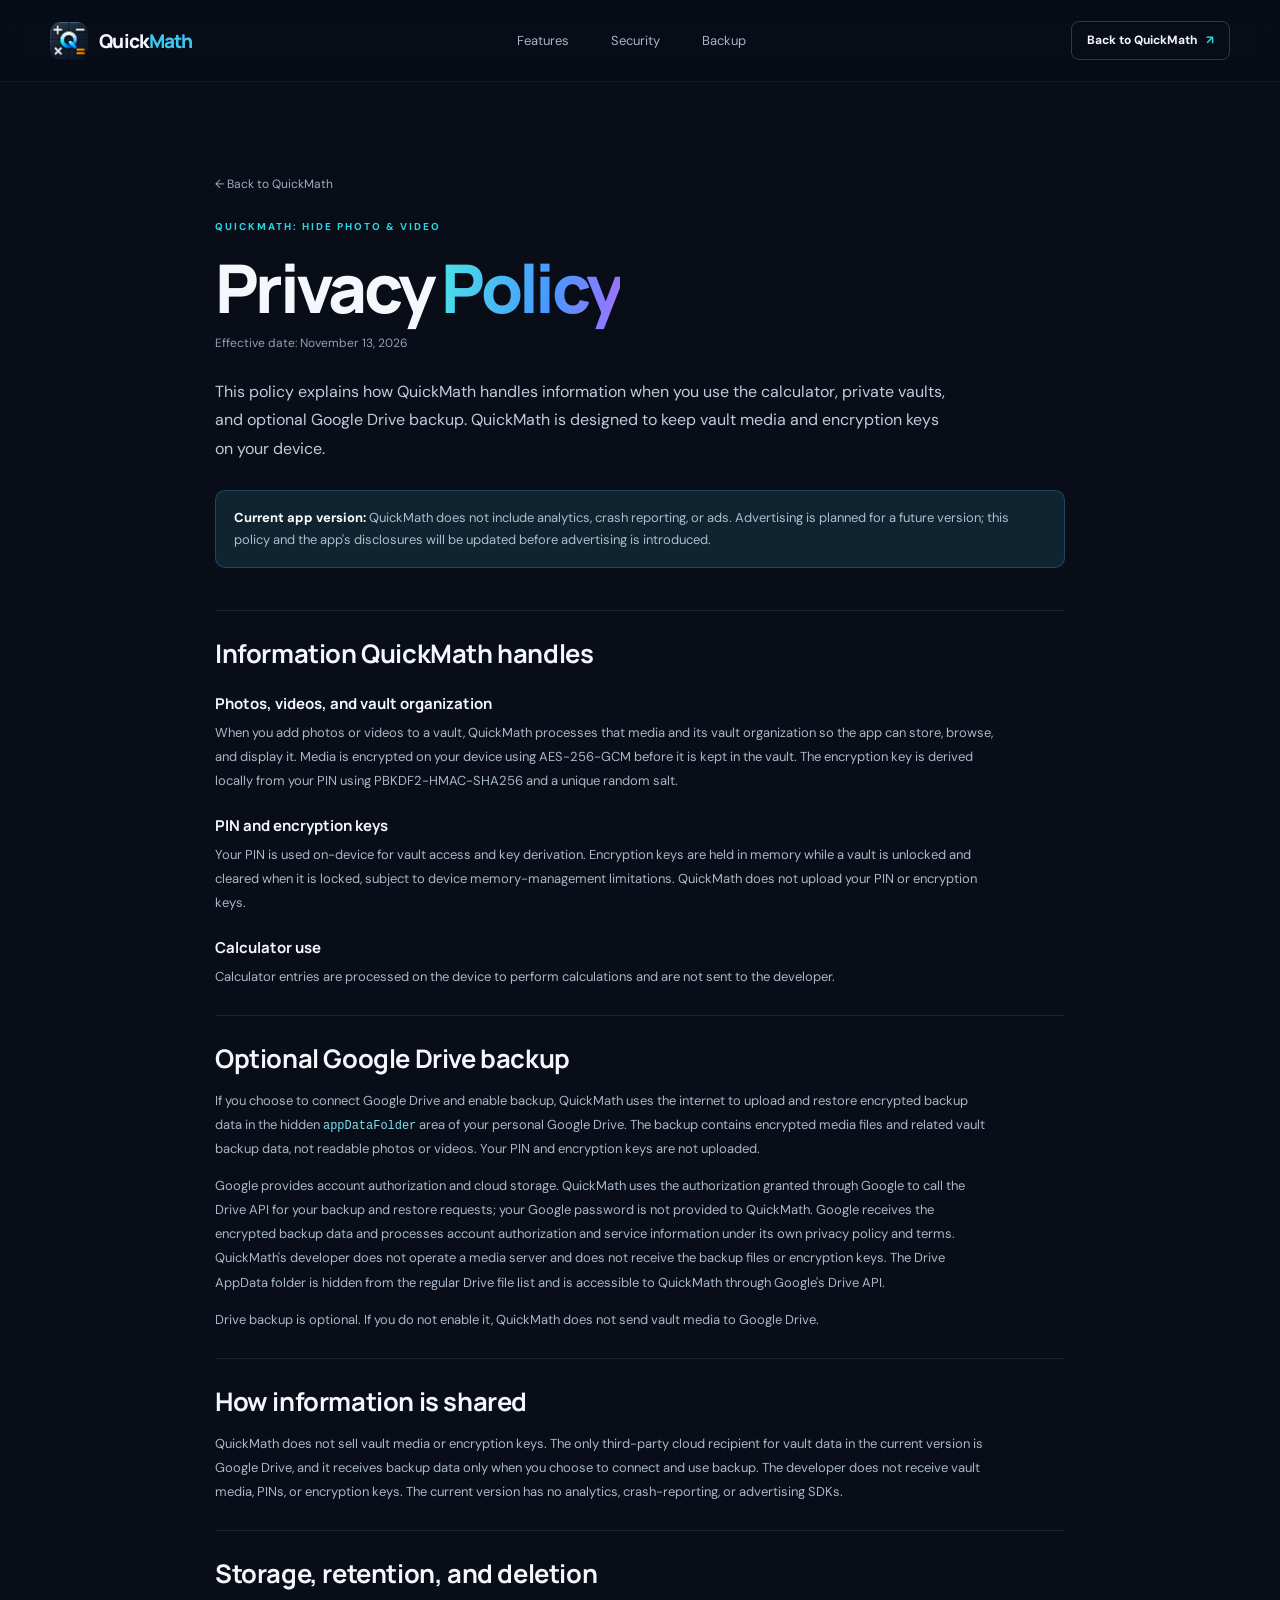
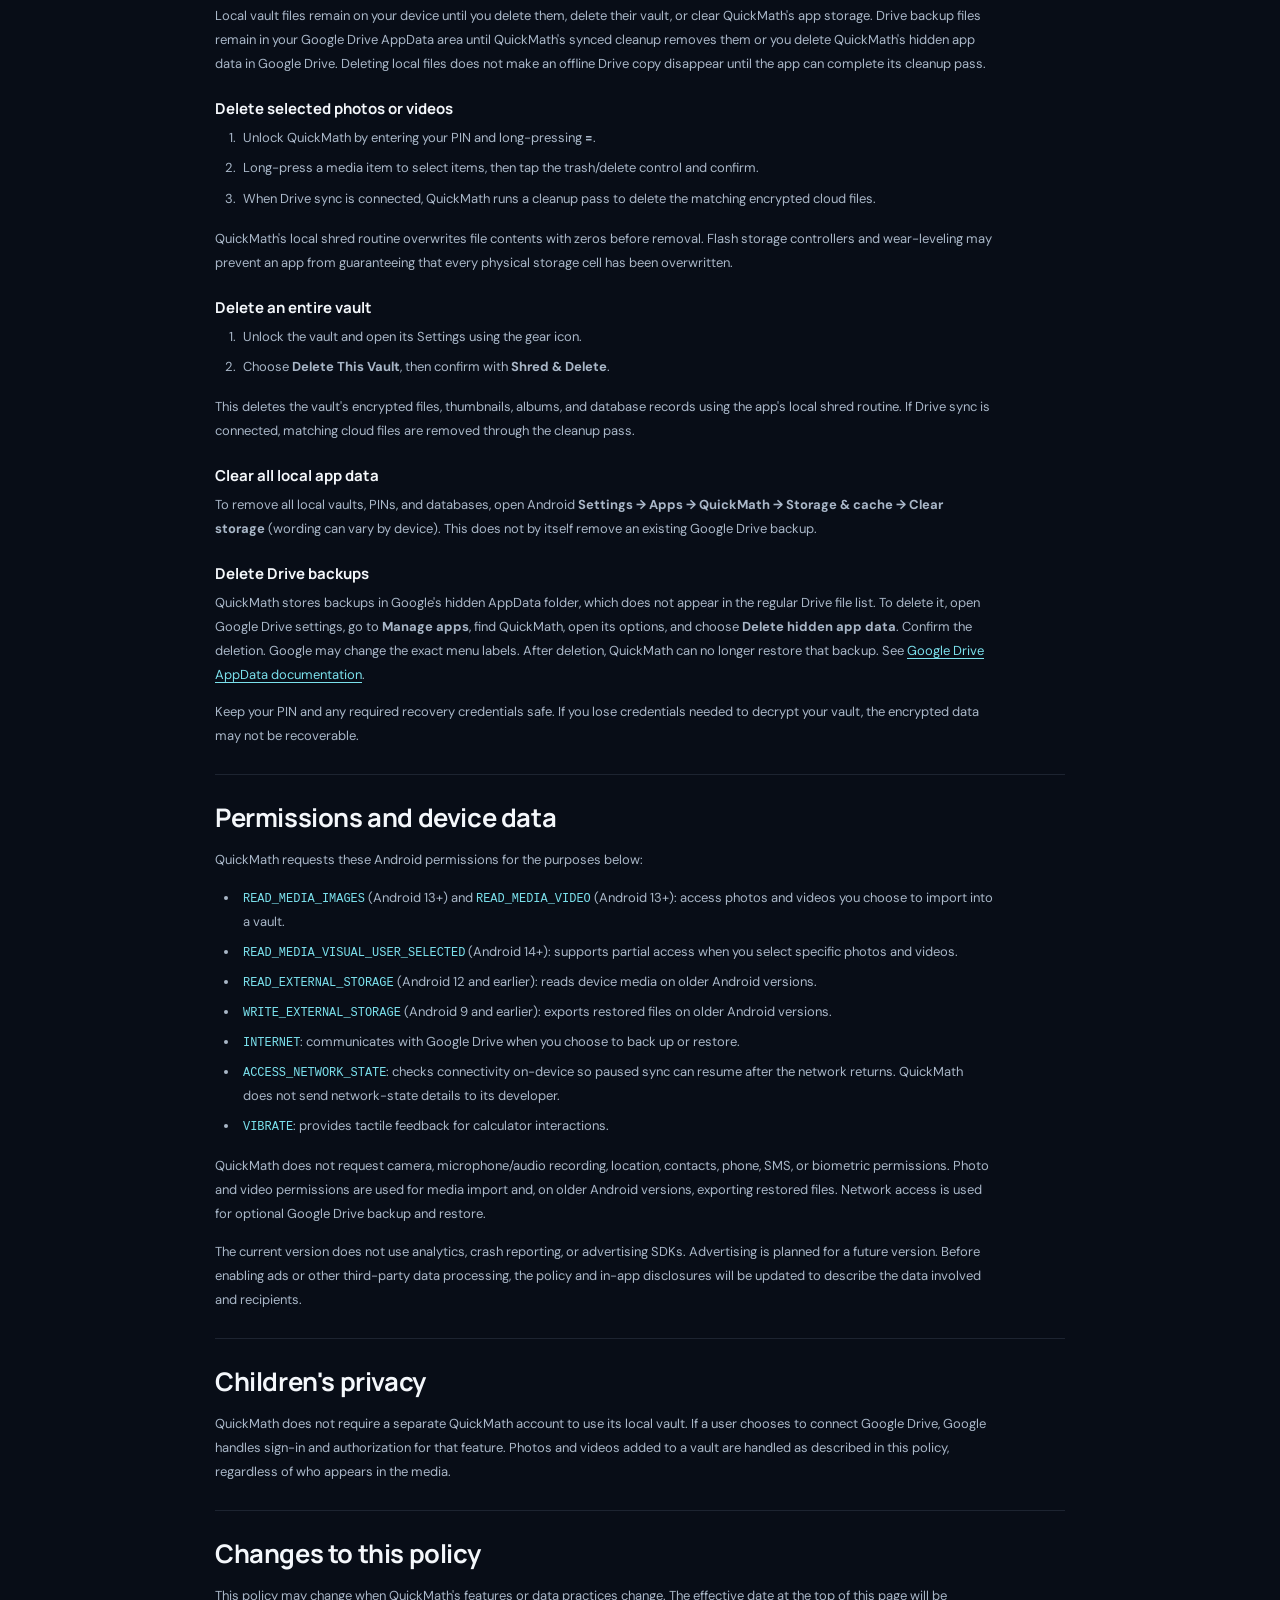
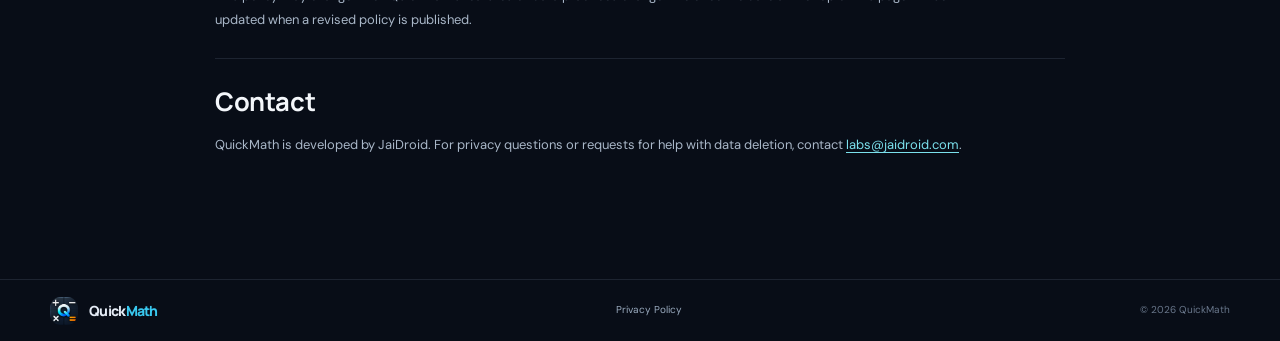
==== privacy-policy.html @ 40bc552a "Add QuickMath privacy policy page" ====
<!doctype html>
<html lang="en">
<head>
  <meta charset="utf-8">
  <meta name="viewport" content="width=device-width, initial-scale=1">
  <meta name="theme-color" content="#080d17">
  <meta name="description" content="Privacy Policy for QuickMath: Hide Photo & Video, including on-device AES-256-GCM encryption and optional Google Drive backups.">
  <title>Privacy Policy — QuickMath</title>
  <link rel="icon" type="image/png" href="Assets/QuickMath_icon.png">
  <link rel="preconnect" href="https://fonts.googleapis.com">
  <link rel="preconnect" href="https://fonts.gstatic.com" crossorigin>
  <link href="https://fonts.googleapis.com/css2?family=DM+Sans:wght@400;500;600;700&family=Manrope:wght@400;500;600;700;800&display=swap" rel="stylesheet">
  <link rel="stylesheet" href="styles.css">
</head>
<body>
  <header class="site-header">
    <a class="brand" href="index.html" aria-label="QuickMath home"><img src="Assets/QuickMath_icon.png" alt="" width="42" height="42"><span>Quick<span class="brand-accent">Math</span></span></a>
    <nav aria-label="Main navigation"><a href="index.html#features">Features</a><a href="index.html#security">Security</a><a href="index.html#backup">Backup</a></nav>
    <a class="header-cta" href="index.html">Back to QuickMath <span aria-hidden="true">↗</span></a>
  </header>

  <main class="policy-page page-width">
    <a class="policy-back" href="index.html">← Back to QuickMath</a>
    <div class="eyebrow">QUICKMATH: HIDE PHOTO &amp; VIDEO</div>
    <h1>Privacy <span>Policy</span></h1>
    <p class="policy-updated">Effective date: November 13, 2026</p>
    <p class="policy-intro">This policy explains how QuickMath handles information when you use the calculator, private vaults, and optional Google Drive backup. QuickMath is designed to keep vault media and encryption keys on your device.</p>

    <div class="policy-notice"><strong>Current app version:</strong> QuickMath does not include analytics, crash reporting, or ads. Advertising is planned for a future version; this policy and the app's disclosures will be updated before advertising is introduced.</div>

    <section class="policy-section">
      <h2>Information QuickMath handles</h2>
      <h3>Photos, videos, and vault organization</h3>
      <p>When you add photos or videos to a vault, QuickMath processes that media and its vault organization so the app can store, browse, and display it. Media is encrypted on your device using AES-256-GCM before it is kept in the vault. The encryption key is derived locally from your PIN using PBKDF2-HMAC-SHA256 and a unique random salt.</p>
      <h3>PIN and encryption keys</h3>
      <p>Your PIN is used on-device for vault access and key derivation. Encryption keys are held in memory while a vault is unlocked and cleared when it is locked, subject to device memory-management limitations. QuickMath does not upload your PIN or encryption keys.</p>
      <h3>Calculator use</h3>
      <p>Calculator entries are processed on the device to perform calculations and are not sent to the developer.</p>
    </section>

    <section class="policy-section">
      <h2>Optional Google Drive backup</h2>
      <p>If you choose to connect Google Drive and enable backup, QuickMath uses the internet to upload and restore encrypted backup data in the hidden <code>appDataFolder</code> area of your personal Google Drive. The backup contains encrypted media files and related vault backup data, not readable photos or videos. Your PIN and encryption keys are not uploaded.</p>
      <p>Google provides account authorization and cloud storage. QuickMath uses the authorization granted through Google to call the Drive API for your backup and restore requests; your Google password is not provided to QuickMath. Google receives the encrypted backup data and processes account authorization and service information under its own privacy policy and terms. QuickMath's developer does not operate a media server and does not receive the backup files or encryption keys. The Drive AppData folder is hidden from the regular Drive file list and is accessible to QuickMath through Google's Drive API.</p>
      <p>Drive backup is optional. If you do not enable it, QuickMath does not send vault media to Google Drive.</p>
    </section>

    <section class="policy-section">
      <h2>How information is shared</h2>
      <p>QuickMath does not sell vault media or encryption keys. The only third-party cloud recipient for vault data in the current version is Google Drive, and it receives backup data only when you choose to connect and use backup. The developer does not receive vault media, PINs, or encryption keys. The current version has no analytics, crash-reporting, or advertising SDKs.</p>
    </section>

    <section class="policy-section">
      <h2>Storage, retention, and deletion</h2>
      <p>Local vault files remain on your device until you delete them, delete their vault, or clear QuickMath's app storage. Drive backup files remain in your Google Drive AppData area until QuickMath's synced cleanup removes them or you delete QuickMath's hidden app data in Google Drive. Deleting local files does not make an offline Drive copy disappear until the app can complete its cleanup pass.</p>
      <h3>Delete selected photos or videos</h3>
      <ol><li>Unlock QuickMath by entering your PIN and long-pressing <strong>=</strong>.</li><li>Long-press a media item to select items, then tap the trash/delete control and confirm.</li><li>When Drive sync is connected, QuickMath runs a cleanup pass to delete the matching encrypted cloud files.</li></ol>
      <p>QuickMath's local shred routine overwrites file contents with zeros before removal. Flash storage controllers and wear-leveling may prevent an app from guaranteeing that every physical storage cell has been overwritten.</p>
      <h3>Delete an entire vault</h3>
      <ol><li>Unlock the vault and open its Settings using the gear icon.</li><li>Choose <strong>Delete This Vault</strong>, then confirm with <strong>Shred &amp; Delete</strong>.</li></ol>
      <p>This deletes the vault's encrypted files, thumbnails, albums, and database records using the app's local shred routine. If Drive sync is connected, matching cloud files are removed through the cleanup pass.</p>
      <h3>Clear all local app data</h3>
      <p>To remove all local vaults, PINs, and databases, open Android <strong>Settings → Apps → QuickMath → Storage &amp; cache → Clear storage</strong> (wording can vary by device). This does not by itself remove an existing Google Drive backup.</p>
      <h3>Delete Drive backups</h3>
      <p>QuickMath stores backups in Google's hidden AppData folder, which does not appear in the regular Drive file list. To delete it, open Google Drive settings, go to <strong>Manage apps</strong>, find QuickMath, open its options, and choose <strong>Delete hidden app data</strong>. Confirm the deletion. Google may change the exact menu labels. After deletion, QuickMath can no longer restore that backup. See <a href="https://developers.google.com/workspace/drive/api/guides/appdata">Google Drive AppData documentation</a>.</p>
      <p>Keep your PIN and any required recovery credentials safe. If you lose credentials needed to decrypt your vault, the encrypted data may not be recoverable.</p>
    </section>

    <section class="policy-section">
      <h2>Permissions and device data</h2>
      <p>QuickMath requests these Android permissions for the purposes below:</p>
      <ul><li><code>READ_MEDIA_IMAGES</code> (Android 13+) and <code>READ_MEDIA_VIDEO</code> (Android 13+): access photos and videos you choose to import into a vault.</li><li><code>READ_MEDIA_VISUAL_USER_SELECTED</code> (Android 14+): supports partial access when you select specific photos and videos.</li><li><code>READ_EXTERNAL_STORAGE</code> (Android 12 and earlier): reads device media on older Android versions.</li><li><code>WRITE_EXTERNAL_STORAGE</code> (Android 9 and earlier): exports restored files on older Android versions.</li><li><code>INTERNET</code>: communicates with Google Drive when you choose to back up or restore.</li><li><code>ACCESS_NETWORK_STATE</code>: checks connectivity on-device so paused sync can resume after the network returns. QuickMath does not send network-state details to its developer.</li><li><code>VIBRATE</code>: provides tactile feedback for calculator interactions.</li></ul>
      <p>QuickMath does not request camera, microphone/audio recording, location, contacts, phone, SMS, or biometric permissions. Photo and video permissions are used for media import and, on older Android versions, exporting restored files. Network access is used for optional Google Drive backup and restore.</p>
      <p>The current version does not use analytics, crash reporting, or advertising SDKs. Advertising is planned for a future version. Before enabling ads or other third-party data processing, the policy and in-app disclosures will be updated to describe the data involved and recipients.</p>
    </section>

    <section class="policy-section">
      <h2>Children's privacy</h2>
      <p>QuickMath does not require a separate QuickMath account to use its local vault. If a user chooses to connect Google Drive, Google handles sign-in and authorization for that feature. Photos and videos added to a vault are handled as described in this policy, regardless of who appears in the media.</p>
    </section>

    <section class="policy-section">
      <h2>Changes to this policy</h2>
      <p>This policy may change when QuickMath's features or data practices change. The effective date at the top of this page will be updated when a revised policy is published.</p>
    </section>

    <section class="policy-section policy-contact">
      <h2>Contact</h2>
      <p>QuickMath is developed by JaiDroid. For privacy questions or requests for help with data deletion, contact <a href="mailto:labs@jaidroid.com">labs@jaidroid.com</a>.</p>
    </section>
  </main>

  <footer class="site-footer"><div class="page-width footer-inner"><a class="brand" href="index.html"><img src="Assets/QuickMath_icon.png" alt="" width="32" height="32"><span>Quick<span class="brand-accent">Math</span></span></a><a href="privacy-policy.html">Privacy Policy</a><span>© <span id="year">2026</span> QuickMath</span></div></footer>
  <script>document.getElementById('year').textContent = new Date().getFullYear();</script>
</body>
</html>
---- styles.css ----
:root{color-scheme:dark;--bg:#080d17;--panel:#0e1624;--panel2:#111d2c;--text:#f4f7fb;--muted:#a7b2c2;--soft:#718096;--line:rgba(166,190,221,.13);--cyan:#26d9e8;--blue:#408dff;--orange:#ffad35;--font:'DM Sans',sans-serif;--display:'Manrope',sans-serif}*{box-sizing:border-box}html{scroll-behavior:smooth;scroll-padding-top:90px}body{margin:0;background:var(--bg);color:var(--text);font-family:var(--font);font-size:16px;line-height:1.65}a{color:inherit;text-decoration:none}.page-width{width:min(1180px,calc(100% - 64px));margin-inline:auto}.site-header{height:82px;padding:0 max(32px,calc((100vw - 1180px)/2));display:flex;align-items:center;justify-content:space-between;border-bottom:1px solid rgba(255,255,255,.06);position:sticky;top:0;z-index:10;background:rgba(8,13,23,.87);backdrop-filter:blur(16px)}.brand{display:flex;align-items:center;gap:11px;font:800 19px var(--display);letter-spacing:-.7px}.brand img{width:38px;height:38px;border-radius:11px;object-fit:cover}.brand-accent{color:#39c9f0}.site-header nav{display:flex;gap:38px;color:#a9b5c6;font-size:13px}.site-header nav a:hover,.text-link:hover{color:var(--cyan)}.header-cta{border:1px solid rgba(115,170,225,.3);padding:9px 15px;border-radius:8px;font-size:12px;font-weight:700}.header-cta span{color:var(--cyan);margin-left:6px}.hero{min-height:680px;display:grid;grid-template-columns:1.03fr .97fr;align-items:center;position:relative;padding-top:34px;padding-bottom:75px}.hero-copy{padding:0 0 15px 4px;position:relative;z-index:1}.eyebrow{font-size:10px;letter-spacing:2px;font-weight:700;color:var(--cyan);display:flex;align-items:center;gap:9px}.status-dot,.chip-dot{width:7px;height:7px;border-radius:50%;background:#38debd;box-shadow:0 0 12px #38debd}.hero h1,.section-heading h2,.intro-grid h2,.backup-copy h2,.closing-section h2{font:800 clamp(42px,5.7vw,69px)/1.12 var(--display);letter-spacing:-3.5px;margin:24px 0 19px}.hero h1 span,.intro-grid h2 span,.section-heading h2 span,.backup-copy h2 span,.closing-section h2 span{background:linear-gradient(100deg,#4be2e7 2%,#4799ff 60%,#a271ff 100%);-webkit-background-clip:text;background-clip:text;color:transparent}.hero-lede{max-width:490px;color:#aebacc;font-size:17px;line-height:1.8}.hero-actions{display:flex;align-items:center;gap:26px;margin-top:30px}.button{display:inline-flex;align-items:center;gap:16px;padding:13px 18px;border-radius:8px;font-weight:700;font-size:13px;transition:transform .2s,box-shadow .2s}.button:hover{transform:translateY(-2px)}.button-primary{background:linear-gradient(110deg,#1a9fd2,#2479ee);box-shadow:0 8px 28px rgba(24,142,231,.22)}.button-primary span{font-size:18px}.text-link{font-size:12px;font-weight:600;color:#b9c5d4}.text-link span{color:var(--cyan);margin-left:4px}.trust-row{display:flex;gap:25px;margin-top:43px;color:#8e9caf;font-size:11px}.trust-row i,.backup-points i{font-style:normal;color:#46dfc0;margin-right:6px}.hero-art{height:520px;position:relative;display:grid;place-items:center}.hero-art img{width:min(78%,430px);aspect-ratio:1;object-fit:cover;border-radius:28%;position:relative;z-index:1;filter:drop-shadow(0 35px 50px rgba(0,0,0,.45));animation:float 6s ease-in-out infinite}.hero-glow{position:absolute;width:75%;height:75%;border-radius:50%;background:radial-gradient(circle,rgba(0,180,255,.21),rgba(33,70,201,.11) 42%,transparent 70%);filter:blur(12px)}.orbit{position:absolute;border:1px solid rgba(66,165,255,.17);border-radius:50%;transform:rotate(-24deg)}.orbit-one{width:95%;height:58%}.orbit-two{width:82%;height:82%;border-color:rgba(64,222,231,.1)}.floating-note{position:absolute;z-index:2;left:0;bottom:83px;display:flex;gap:12px;align-items:center;padding:12px 15px;background:rgba(14,25,40,.9);border:1px solid rgba(133,177,218,.2);border-radius:12px;box-shadow:0 12px 32px #0008}.note-icon{width:32px;height:32px;display:grid;place-items:center;border-radius:9px;background:#0f3443;color:var(--cyan);font-size:24px}.floating-note strong,.floating-note small{display:block}.floating-note strong{font-size:10px}.floating-note small{font-size:9px;color:#8798ae}.note-check{color:#42dbb3;margin-left:5px}.tiny-chip{position:absolute;right:3px;top:102px;padding:7px 10px;border:1px solid var(--line);border-radius:20px;font-size:8px;letter-spacing:1px;color:#a5b5c8;background:#111c2b}.chip-dot{display:inline-block;width:5px;height:5px;margin-right:5px}.hero-bottom{position:absolute;bottom:24px;left:0;right:0;border-top:1px solid var(--line);padding-top:15px;display:flex;justify-content:space-between;color:#59677b;font-size:9px;letter-spacing:1.5px}.section-pad{padding:105px 0}.intro-section{background:linear-gradient(180deg,#0b1220,#0d1522)}.intro-grid{display:grid;grid-template-columns:1fr 1fr;gap:95px;align-items:center}.muted-eyebrow{color:#6dbce2}.intro-grid h2,.section-heading h2,.backup-copy h2{font-size:42px;letter-spacing:-2px;margin:16px 0 0}.intro-text{color:#aab7c8;font-size:14px;max-width:490px}.intro-text p+p{margin-top:12px}.intro-text strong{color:#fff}.steps{display:grid;grid-template-columns:repeat(3,1fr);margin-top:62px;border-top:1px solid var(--line)}.steps article{padding:25px 32px 0 0;position:relative}.step-number{font-size:10px;color:#708096;letter-spacing:1px}.step-icon{position:absolute;right:30px;top:22px;color:#60d6e8;font-size:21px;font-weight:700}.steps h3{font:700 16px var(--display);margin:16px 0 7px}.steps p{color:#8492a6;font-size:12px;max-width:270px;margin:0}.features-section{background:#080d17}.section-heading{display:flex;align-items:end;justify-content:space-between;margin-bottom:42px}.section-heading h2{margin-top:15px}.section-heading>p{color:#8f9db1;font-size:13px;max-width:325px;margin:0 0 5px}.feature-grid{display:grid;grid-template-columns:1fr 1fr;gap:18px}.feature-card{position:relative;overflow:hidden;min-height:325px;border:1px solid var(--line);border-radius:15px;background:linear-gradient(145deg,#111e2e,#0d1624);padding:27px}.feature-kicker{color:#66cde2;font-size:9px;letter-spacing:1.4px;font-weight:700}.feature-card h3{font:700 23px/1.28 var(--display);letter-spacing:-.7px;margin:16px 0 10px;position:relative;z-index:1}.feature-card p{font-size:12px;line-height:1.7;color:#9aabc0;max-width:300px;position:relative;z-index:1}.feature-wide{min-height:365px;grid-column:1 / -1;display:flex;align-items:center}.feature-wide img{position:absolute;right:-2%;bottom:-28%;width:55%;height:120%;object-fit:contain;object-position:center;mask-image:linear-gradient(90deg,transparent 0%,black 25%);}.feature-wide .feature-copy{position:relative;z-index:1;width:48%}.feature-encryption,.feature-organization{min-height:350px}.feature-encryption{background:linear-gradient(145deg,#102332,#101525)}.feature-encryption img{position:absolute;right:-10%;bottom:-35%;width:90%;height:95%;object-fit:contain;opacity:.83;mask-image:linear-gradient(180deg,transparent 0%,black 36%)}.security-stamp{position:absolute;z-index:2;bottom:24px;left:26px;display:flex;align-items:center;gap:8px;color:#50cfe6}.security-stamp span{font:800 25px var(--display)}.security-stamp small{font-size:7px;line-height:1.15;letter-spacing:1px}.feature-organization{background:linear-gradient(145deg,#171b31,#101623)}.feature-organization img{position:absolute;width:80%;height:53%;object-fit:contain;bottom:-2%;right:-4%;opacity:.88;mask-image:linear-gradient(180deg,transparent 0%,black 35%)}.feature-panic{background:linear-gradient(145deg,#1a1c2a,#101725);min-height:350px}.panic-icon{position:absolute;right:28px;top:18px;font-size:50px;color:#51d5d3;transform:rotate(-45deg);opacity:.75}.phone-graphic{position:absolute;width:130px;height:190px;right:17%;bottom:-76px;border:2px solid #3e95bb;border-radius:22px;transform:rotate(32deg);background:linear-gradient(145deg,#1c4358,#102133);box-shadow:0 0 45px #139ec92b}.phone-graphic span{position:absolute;top:9px;left:40%;width:23px;height:3px;background:#5bb3c3;border-radius:4px}.phone-graphic i{position:absolute;inset:25px 10px;border:1px solid #3988a54d;border-radius:9px}.backup-section{background:#0c1420;overflow:hidden}.backup-grid{display:grid;grid-template-columns:1fr 1fr;gap:80px;align-items:center}.backup-art{height:410px;position:relative;display:grid;place-items:center}.backup-art img{width:95%;height:95%;object-fit:contain;position:relative;z-index:1;filter:drop-shadow(0 25px 35px #0007)}.backup-orb{position:absolute;width:68%;height:68%;border-radius:50%;background:radial-gradient(circle,#204c71,transparent 68%);filter:blur(24px)}.backup-copy h2{font-size:42px}.backup-copy>p{font-size:13px;color:#9eacbe;line-height:1.8;max-width:490px;margin:20px 0}.backup-points{display:grid;gap:10px;margin-top:24px;color:#c3cfdd;font-size:11px}.privacy-section{padding-top:80px;padding-bottom:92px}.privacy-panel{display:grid;grid-template-columns:.9fr 1.1fr;gap:90px;border:1px solid rgba(92,164,218,.2);background:linear-gradient(120deg,#102331,#0d1724);border-radius:17px;padding:45px}.privacy-copy h2{font:700 31px var(--display);letter-spacing:-1.3px;margin:13px 0}.privacy-copy p{font-size:12px;color:#a0b0c2;line-height:1.8;max-width:410px;margin-bottom:20px}.privacy-facts{display:grid;gap:16px}.privacy-facts>div{display:flex;align-items:flex-start;gap:14px}.fact-icon{width:34px;height:34px;flex:0 0 34px;border:1px solid #285166;background:#102e3b;border-radius:9px;display:grid;place-items:center;color:#53d0dc}.privacy-facts strong,.privacy-facts small{display:block}.privacy-facts strong{font-size:12px}.privacy-facts small{font-size:10px;color:#95a5b8;line-height:1.6;margin-top:3px}.closing-section{text-align:center;padding-top:40px;padding-bottom:95px}.closing-icon{width:68px;height:68px;padding:3px;margin:0 auto 18px;border-radius:19px;background:linear-gradient(140deg,#28d8e9,#1763ea);box-shadow:0 10px 35px #146cc344}.closing-icon img{width:100%;height:100%;border-radius:16px}.closing-section .eyebrow{justify-content:center}.closing-section h2{font-size:42px;letter-spacing:-2px;margin:12px 0}.closing-section>p{max-width:690px;margin:0 auto 22px;color:#8e9bad;font-size:11px;line-height:1.8}.site-footer{border-top:1px solid var(--line);padding:17px 0}.footer-inner{display:flex;align-items:center;justify-content:space-between;color:#69778b;font-size:10px}.footer-inner .brand{color:#e4ebf5;font-size:14px}.footer-inner .brand img{width:28px;height:28px}.footer-inner .brand-accent{color:#39c9f0}@keyframes float{0%,100%{transform:translateY(0)}50%{transform:translateY(-10px)}}@media(max-width:800px){.page-width{width:min(100% - 40px,620px)}.site-header{height:70px;padding:0 20px}.site-header nav{gap:17px}.site-header nav a{font-size:11px}.header-cta{display:none}.hero{grid-template-columns:1fr;min-height:auto;padding-top:74px;padding-bottom:80px}.hero-copy{text-align:center}.eyebrow{justify-content:center}.hero-lede{margin-inline:auto}.hero-actions,.trust-row{justify-content:center}.hero-art{height:410px;grid-row:1;margin-bottom:16px}.hero-art img{width:min(63%,330px)}.floating-note{left:4%;bottom:55px}.tiny-chip{right:5%;top:45px}.hero-bottom{bottom:25px}.intro-grid,.backup-grid,.privacy-panel{grid-template-columns:1fr;gap:25px}.intro-grid{text-align:center}.intro-text{margin:auto}.section-pad{padding:78px 0}.steps{margin-top:40px}.feature-wide img{width:60%;right:-8%}.privacy-panel{padding:30px}.backup-art{height:320px;grid-row:2}.backup-copy{text-align:center}.backup-copy .eyebrow{justify-content:center}.backup-copy>p{margin-inline:auto}.backup-points{width:max-content;max-width:100%;margin-inline:auto;text-align:left}.privacy-copy{text-align:center}.privacy-copy .eyebrow{justify-content:center}.privacy-copy p{margin-inline:auto}.privacy-copy .text-link{display:inline-block}}@media(max-width:560px){body{font-size:15px}.page-width{width:calc(100% - 36px)}.site-header{padding:0 17px}.brand{font-size:16px}.brand img{width:33px;height:33px}.site-header nav{gap:12px}.site-header nav a{font-size:10px}.hero{padding-top:46px}.hero h1{font-size:43px;letter-spacing:-2.4px;margin-top:19px}.hero-lede{font-size:14px}.hero-actions{flex-direction:column;gap:17px}.trust-row{font-size:9px;gap:14px;margin-top:31px}.hero-art{height:335px}.hero-art img{width:65%}.floating-note{bottom:40px;left:0;padding:9px}.floating-note strong{font-size:9px}.floating-note small{font-size:8px}.tiny-chip{right:0;top:25px}.hero-bottom{font-size:7px}.section-pad{padding:65px 0}.intro-grid h2,.section-heading h2,.backup-copy h2{font-size:33px;letter-spacing:-1.7px}.intro-text{text-align:left;font-size:13px}.steps{grid-template-columns:1fr;gap:0;border-top:0;margin-top:31px}.steps article{border-top:1px solid var(--line);padding:18px 35px 18px 0}.step-icon{top:16px;right:4px}.steps h3{margin:9px 0 3px}.section-heading{display:block;text-align:center}.section-heading>p{margin:15px auto 0}.feature-grid{grid-template-columns:1fr;gap:13px}.feature-card{min-height:300px;padding:22px}.feature-wide{grid-column:auto;min-height:390px;align-items:flex-start}.feature-wide .feature-copy{width:100%}.feature-wide img{width:100%;height:66%;right:-4%;bottom:-6%;mask-image:linear-gradient(180deg,transparent 0%,black 24%)}.feature-encryption,.feature-organization,.feature-panic{min-height:330px}.feature-encryption img{width:105%;right:-15%;bottom:-26%}.feature-organization img{width:96%;right:-8%}.security-stamp{bottom:17px;left:22px}.phone-graphic{right:19%;width:105px;height:155px;bottom:-66px}.backup-art{height:275px}.privacy-panel{padding:26px 20px}.privacy-facts small{font-size:9px}.closing-section h2{font-size:34px;letter-spacing:-1.6px}.footer-inner{flex-wrap:wrap;gap:12px}.footer-inner>span:nth-child(2){display:none}}@media(prefers-reduced-motion:reduce){html{scroll-behavior:auto}*,*::before,*::after{animation-duration:.01ms!important;animation-iteration-count:1!important;transition-duration:.01ms!important}}

/* Responsive layout refinements */
img{max-width:100%;height:auto}
.page-width{width:min(1180px,calc(100% - clamp(36px,8vw,64px)))}
.hero,.intro-grid,.steps,.feature-grid,.backup-grid,.privacy-panel{min-width:0}
.hero>* , .intro-grid>* , .steps>* , .feature-grid>* , .backup-grid>* , .privacy-panel>*{min-width:0}
.hero h1,.intro-grid h2,.section-heading h2,.backup-copy h2,.closing-section h2{font-size:clamp(2.1rem,5.2vw,4.3rem);letter-spacing:clamp(-3.5px,-.35vw,-1.4px)}
.intro-grid h2,.section-heading h2,.backup-copy h2{font-size:clamp(2rem,4vw,2.8rem)}
.section-pad{padding-block:clamp(64px,9vw,105px)}
.intro-grid{grid-template-columns:minmax(0,1fr) minmax(0,1fr);gap:clamp(28px,7vw,95px)}
.backup-grid{grid-template-columns:minmax(0,1fr) minmax(0,1fr);gap:clamp(28px,7vw,80px)}
.privacy-panel{grid-template-columns:minmax(0,.9fr) minmax(0,1.1fr);gap:clamp(24px,7vw,90px)}
.feature-grid{grid-template-columns:repeat(2,minmax(0,1fr))}
.feature-card p{max-width:min(300px,100%)}
.feature-wide{grid-column:1/-1}
.hero-art,.backup-art{min-height:0}
.hero-art img,.backup-art img,.feature-card img{max-width:100%}
.hero-lede,.backup-copy>p,.privacy-copy p,.closing-section>p{overflow-wrap:anywhere}
.site-header nav a{padding:8px 2px}
@media (max-width:900px){
  .hero{grid-template-columns:minmax(0,1fr);min-height:0;padding-top:clamp(42px,7vw,74px);padding-bottom:78px}
  .hero-copy{text-align:center;padding-inline:0}
  .hero-copy>.eyebrow,.privacy-copy>.eyebrow,.backup-copy>.eyebrow{justify-content:center}
  .hero-lede{margin-inline:auto}
  .hero-actions,.trust-row{justify-content:center}
  .hero-art{height:clamp(300px,52vw,410px);grid-row:1;margin-bottom:14px}
  .hero-art img{width:min(63%,330px)}
  .intro-grid,.backup-grid,.privacy-panel{grid-template-columns:minmax(0,1fr);gap:26px}
  .intro-grid{text-align:center}
  .intro-text{margin-inline:auto;text-align:left}
  .backup-copy,.privacy-copy{text-align:center}
  .backup-art{height:clamp(260px,42vw,360px);grid-row:2}
  .backup-copy>p,.privacy-copy p{margin-inline:auto}
  .backup-points{width:max-content;max-width:100%;margin-inline:auto;text-align:left}
  .privacy-copy .text-link{display:inline-block}
  .privacy-panel{padding:clamp(24px,5vw,36px)}
}
@media (max-width:600px){
  .page-width{width:calc(100% - 36px)}
  .site-header{height:auto;min-height:66px;padding:10px 18px;gap:8px}
  .brand{gap:7px;font-size:15px;flex:0 0 auto}
  .brand img{width:31px;height:31px}
  .site-header nav{gap:clamp(4px,2vw,12px);justify-content:flex-end;flex-wrap:wrap}
  .site-header nav a{font-size:clamp(9px,2.5vw,11px);padding:8px 2px}
  .header-cta{display:none}
  .hero{padding-top:36px;padding-bottom:72px}
  .hero h1{font-size:clamp(2.25rem,10vw,3.1rem);letter-spacing:-.06em;margin-top:17px}
  .eyebrow{font-size:9px;letter-spacing:1.5px}
  .hero-lede{font-size:clamp(14px,3.8vw,16px)}
  .hero-actions{gap:14px}
  .trust-row{flex-wrap:wrap;gap:8px 16px;font-size:10px;margin-top:26px}
  .hero-art{height:clamp(260px,78vw,340px);margin-bottom:8px}
  .hero-art img{width:min(66%,280px)}
  .floating-note{left:0;bottom:28px;padding:8px 10px;gap:8px}
  .floating-note strong{font-size:9px}
  .floating-note small{font-size:8px}
  .tiny-chip{right:0;top:10px;font-size:7px}
  .hero-bottom{font-size:7px;letter-spacing:.8px}
  .intro-grid h2,.section-heading h2,.backup-copy h2{font-size:clamp(1.9rem,8vw,2.5rem)}
  .steps{grid-template-columns:minmax(0,1fr);margin-top:30px;border-top:0}
  .steps article{border-top:1px solid var(--line);padding:17px 34px 17px 0}
  .step-icon{right:4px;top:14px}
  .section-heading{display:block;text-align:center}
  .section-heading>p{margin:14px auto 0}
  .feature-grid{grid-template-columns:minmax(0,1fr);gap:13px}
  .feature-wide{grid-column:auto;min-height:360px;align-items:flex-start}
  .feature-wide .feature-copy{width:100%}
  .feature-wide img{width:100%;height:66%;right:-4%;bottom:-6%;mask-image:linear-gradient(180deg,transparent 0%,black 24%)}
  .feature-encryption,.feature-organization,.feature-panic{min-height:320px}
  .feature-encryption img{width:105%;right:-15%;bottom:-26%}
  .feature-organization img{width:96%;right:-8%}
  .backup-art{height:clamp(235px,72vw,300px)}
  .privacy-panel{padding:23px 18px}
  .privacy-facts small{font-size:10px}
  .closing-section h2{font-size:clamp(1.9rem,8vw,2.6rem)}
  .footer-inner{flex-wrap:wrap;gap:10px 18px}
  .footer-inner>span:nth-child(2){display:none}
}
@media (max-width:360px){
  .page-width{width:calc(100% - 28px)}
  .site-header{padding-inline:12px}
  .brand{font-size:13px}
  .brand img{width:28px;height:28px}
  .site-header nav{gap:3px}
  .site-header nav a{font-size:8px}
  .hero-bottom{font-size:6px}
  .floating-note{transform:scale(.9);transform-origin:left bottom}
  .feature-card{padding:20px}
  .privacy-panel{padding:21px 15px}
}

.policy-page{max-width:850px;padding-top:clamp(40px,8vw,88px);padding-bottom:clamp(56px,8vw,96px)}
.policy-back{display:inline-block;margin-bottom:24px;color:#9fadc0;font-size:12px}
.policy-page h1{font:800 clamp(2.6rem,7vw,4.2rem)/1.08 var(--display);letter-spacing:-.055em;margin:16px 0 10px}
.policy-page h1 span{background:linear-gradient(100deg,#4be2e7 2%,#4799ff 60%,#a271ff 100%);-webkit-background-clip:text;background-clip:text;color:transparent}
.policy-updated{color:#91a0b4;font-size:12px;margin:0 0 24px}
.policy-intro{max-width:740px;color:#c1ccda;font-size:16px;line-height:1.8}
.policy-notice{margin:26px 0 42px;padding:16px 18px;border:1px solid rgba(92,164,218,.25);border-radius:10px;background:#102331;color:#adbdcf;font-size:13px;line-height:1.7}
.policy-notice strong{color:#fff}
.policy-section{padding:26px 0;border-top:1px solid var(--line)}
.policy-section h2{font:700 clamp(1.25rem,3vw,1.6rem)/1.3 var(--display);letter-spacing:-.4px;margin:0 0 14px}
.policy-section h3{font:700 15px var(--display);margin:22px 0 7px}
.policy-section p{max-width:780px;color:#a9b7c8;font-size:13px;line-height:1.85;margin:0 0 13px;overflow-wrap:anywhere}
.policy-section p:last-child{margin-bottom:0}
.policy-section ul,.policy-section ol{max-width:780px;padding-left:24px;color:#a9b7c8;font-size:13px;line-height:1.85;margin:0 0 16px}
.policy-section li{padding-left:4px;margin:0 0 6px}
.policy-section code{font-size:.92em;color:#7be1ed;overflow-wrap:anywhere}
.policy-section a{color:#7be1ed;text-decoration:underline;text-underline-offset:3px}
.footer-inner>a:not(.brand){color:#9bacc0}
@media(max-width:600px){.policy-page{padding-top:38px}.policy-intro{font-size:14px}.policy-section{padding:22px 0}.policy-section p,.policy-section ul,.policy-section ol{font-size:12px}}
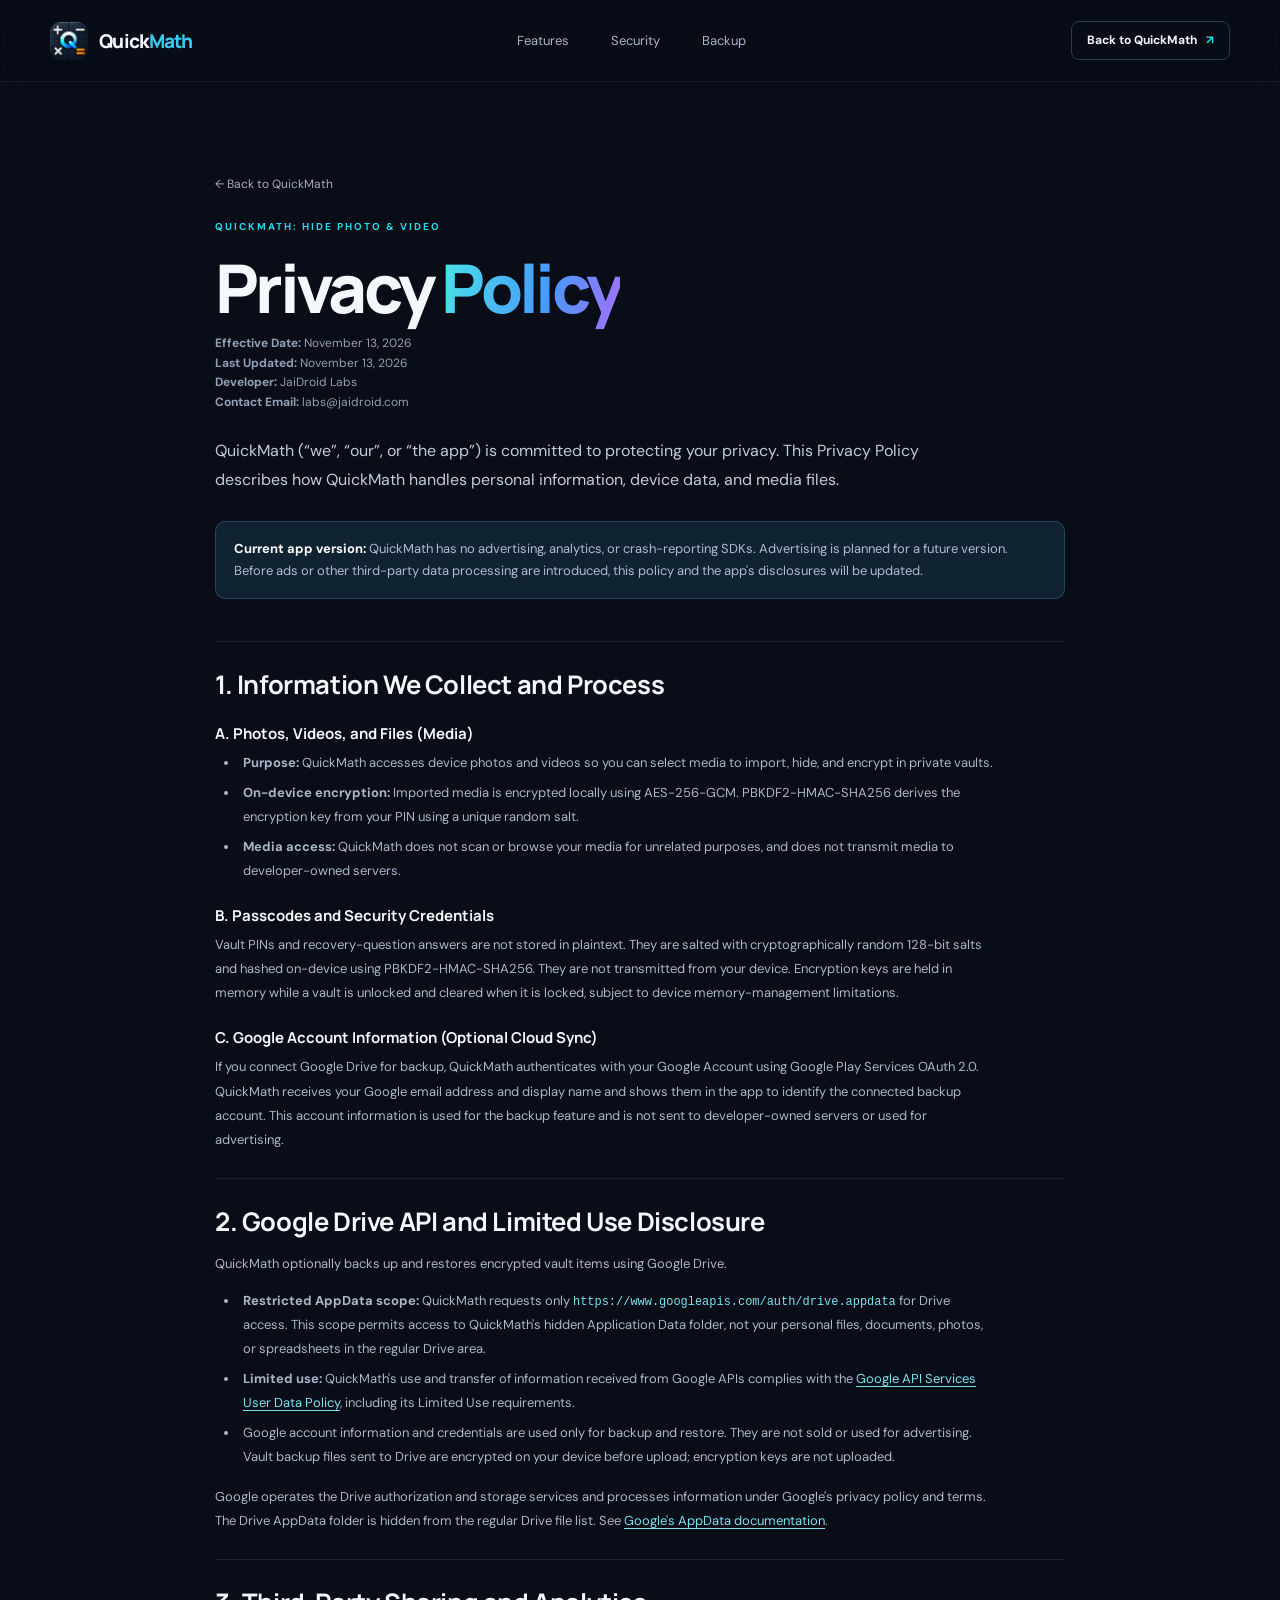
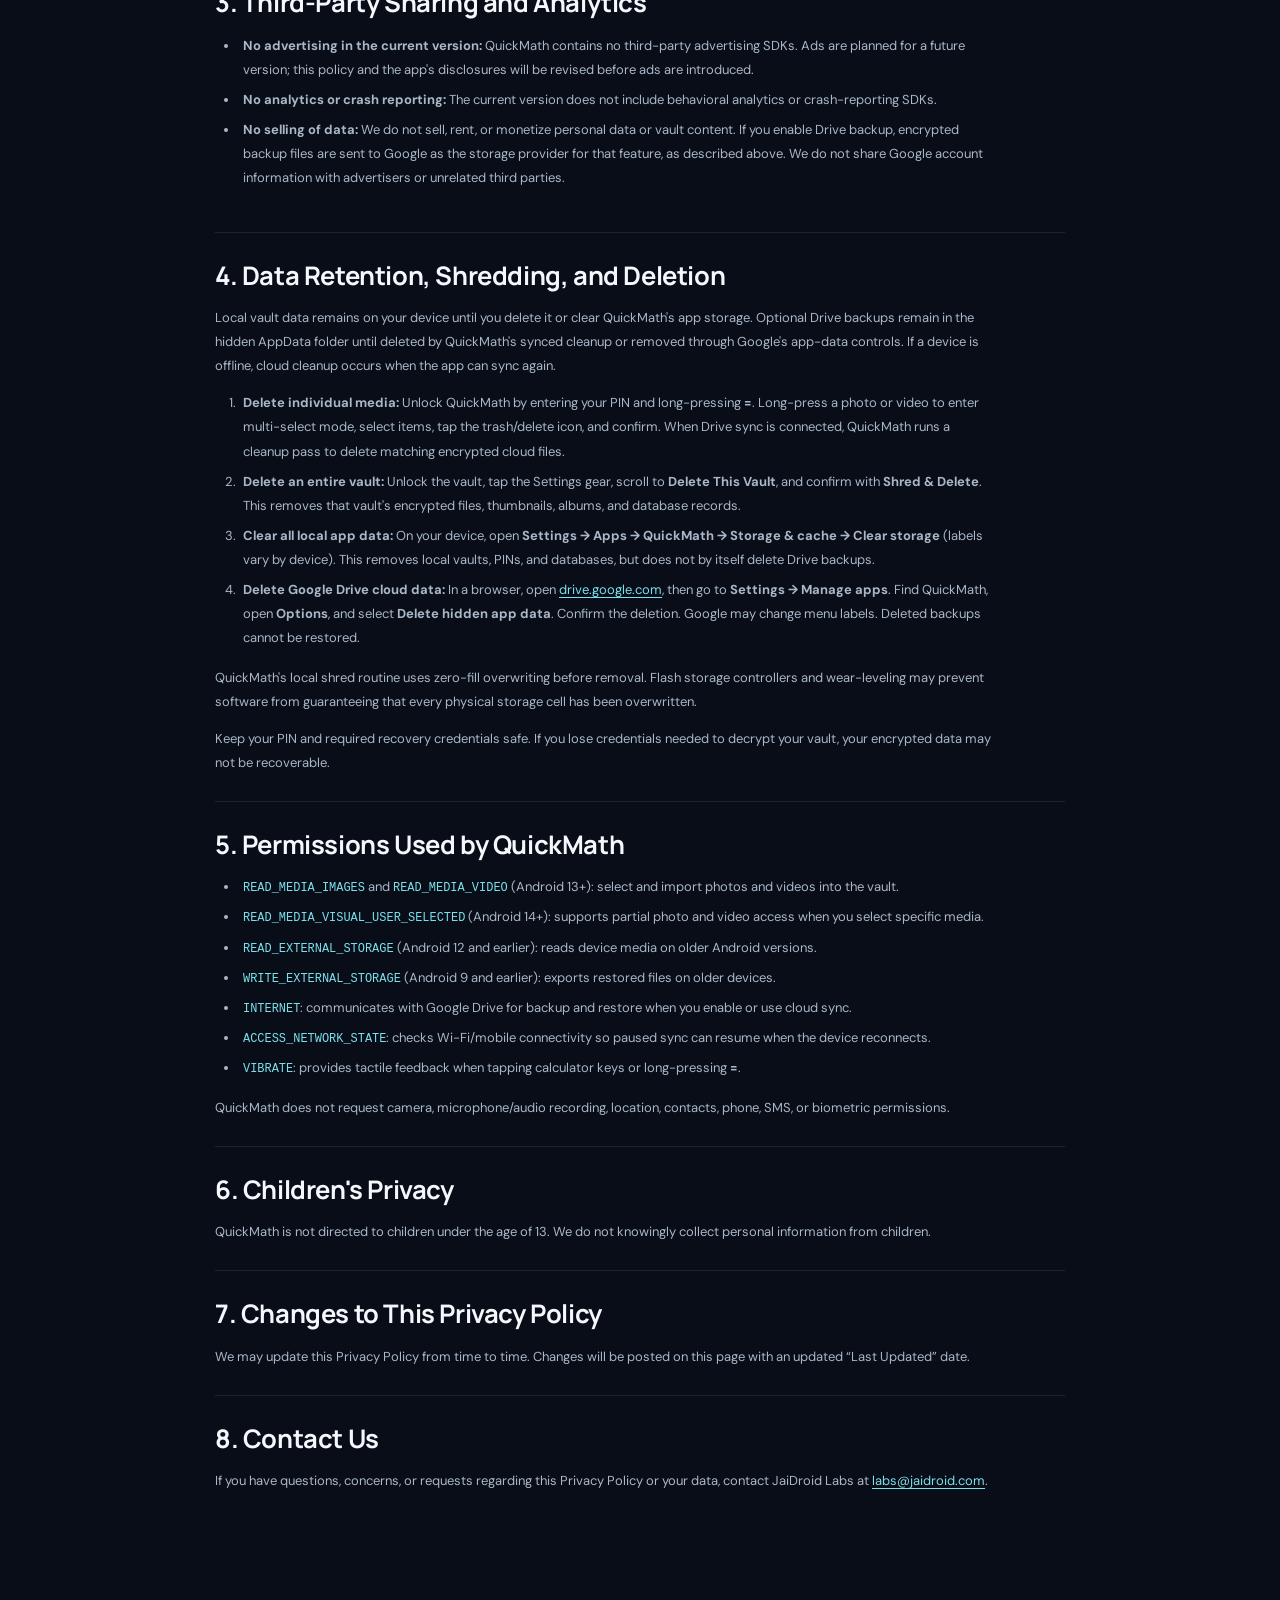
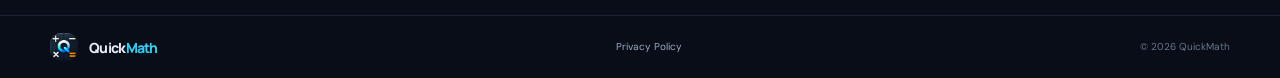
==== commit fc26e0b5: "Update privacy policy with OAuth and deletion details" ====
--- a/privacy-policy.html
+++ b/privacy-policy.html
@@ -23,70 +23,60 @@
     <a class="policy-back" href="index.html">← Back to QuickMath</a>
     <div class="eyebrow">QUICKMATH: HIDE PHOTO &amp; VIDEO</div>
     <h1>Privacy <span>Policy</span></h1>
-    <p class="policy-updated">Effective date: November 13, 2026</p>
-    <p class="policy-intro">This policy explains how QuickMath handles information when you use the calculator, private vaults, and optional Google Drive backup. QuickMath is designed to keep vault media and encryption keys on your device.</p>
+    <p class="policy-updated"><strong>Effective Date:</strong> November 13, 2026<br><strong>Last Updated:</strong> November 13, 2026<br><strong>Developer:</strong> JaiDroid Labs<br><strong>Contact Email:</strong> <a href="mailto:labs@jaidroid.com">labs@jaidroid.com</a></p>
+    <p class="policy-intro">QuickMath (“we”, “our”, or “the app”) is committed to protecting your privacy. This Privacy Policy describes how QuickMath handles personal information, device data, and media files.</p>
 
-    <div class="policy-notice"><strong>Current app version:</strong> QuickMath does not include analytics, crash reporting, or ads. Advertising is planned for a future version; this policy and the app's disclosures will be updated before advertising is introduced.</div>
+    <div class="policy-notice"><strong>Current app version:</strong> QuickMath has no advertising, analytics, or crash-reporting SDKs. Advertising is planned for a future version. Before ads or other third-party data processing are introduced, this policy and the app's disclosures will be updated.</div>
 
     <section class="policy-section">
-      <h2>Information QuickMath handles</h2>
-      <h3>Photos, videos, and vault organization</h3>
-      <p>When you add photos or videos to a vault, QuickMath processes that media and its vault organization so the app can store, browse, and display it. Media is encrypted on your device using AES-256-GCM before it is kept in the vault. The encryption key is derived locally from your PIN using PBKDF2-HMAC-SHA256 and a unique random salt.</p>
-      <h3>PIN and encryption keys</h3>
-      <p>Your PIN is used on-device for vault access and key derivation. Encryption keys are held in memory while a vault is unlocked and cleared when it is locked, subject to device memory-management limitations. QuickMath does not upload your PIN or encryption keys.</p>
-      <h3>Calculator use</h3>
-      <p>Calculator entries are processed on the device to perform calculations and are not sent to the developer.</p>
+      <h2>1. Information We Collect and Process</h2>
+      <h3>A. Photos, Videos, and Files (Media)</h3>
+      <ul><li><strong>Purpose:</strong> QuickMath accesses device photos and videos so you can select media to import, hide, and encrypt in private vaults.</li><li><strong>On-device encryption:</strong> Imported media is encrypted locally using AES-256-GCM. PBKDF2-HMAC-SHA256 derives the encryption key from your PIN using a unique random salt.</li><li><strong>Media access:</strong> QuickMath does not scan or browse your media for unrelated purposes, and does not transmit media to developer-owned servers.</li></ul>
+      <h3>B. Passcodes and Security Credentials</h3>
+      <p>Vault PINs and recovery-question answers are not stored in plaintext. They are salted with cryptographically random 128-bit salts and hashed on-device using PBKDF2-HMAC-SHA256. They are not transmitted from your device. Encryption keys are held in memory while a vault is unlocked and cleared when it is locked, subject to device memory-management limitations.</p>
+      <h3>C. Google Account Information (Optional Cloud Sync)</h3>
+      <p>If you connect Google Drive for backup, QuickMath authenticates with your Google Account using Google Play Services OAuth 2.0. QuickMath receives your Google email address and display name and shows them in the app to identify the connected backup account. This account information is used for the backup feature and is not sent to developer-owned servers or used for advertising.</p>
     </section>
 
     <section class="policy-section">
-      <h2>Optional Google Drive backup</h2>
-      <p>If you choose to connect Google Drive and enable backup, QuickMath uses the internet to upload and restore encrypted backup data in the hidden <code>appDataFolder</code> area of your personal Google Drive. The backup contains encrypted media files and related vault backup data, not readable photos or videos. Your PIN and encryption keys are not uploaded.</p>
-      <p>Google provides account authorization and cloud storage. QuickMath uses the authorization granted through Google to call the Drive API for your backup and restore requests; your Google password is not provided to QuickMath. Google receives the encrypted backup data and processes account authorization and service information under its own privacy policy and terms. QuickMath's developer does not operate a media server and does not receive the backup files or encryption keys. The Drive AppData folder is hidden from the regular Drive file list and is accessible to QuickMath through Google's Drive API.</p>
-      <p>Drive backup is optional. If you do not enable it, QuickMath does not send vault media to Google Drive.</p>
+      <h2>2. Google Drive API and Limited Use Disclosure</h2>
+      <p>QuickMath optionally backs up and restores encrypted vault items using Google Drive.</p>
+      <ul><li><strong>Restricted AppData scope:</strong> QuickMath requests only <code>https://www.googleapis.com/auth/drive.appdata</code> for Drive access. This scope permits access to QuickMath's hidden Application Data folder, not your personal files, documents, photos, or spreadsheets in the regular Drive area.</li><li><strong>Limited use:</strong> QuickMath's use and transfer of information received from Google APIs complies with the <a href="https://developers.google.com/terms/api-services-user-data-policy">Google API Services User Data Policy</a>, including its Limited Use requirements.</li><li>Google account information and credentials are used only for backup and restore. They are not sold or used for advertising. Vault backup files sent to Drive are encrypted on your device before upload; encryption keys are not uploaded.</li></ul>
+      <p>Google operates the Drive authorization and storage services and processes information under Google's privacy policy and terms. The Drive AppData folder is hidden from the regular Drive file list. See <a href="https://developers.google.com/workspace/drive/api/guides/appdata">Google's AppData documentation</a>.</p>
     </section>
 
     <section class="policy-section">
-      <h2>How information is shared</h2>
-      <p>QuickMath does not sell vault media or encryption keys. The only third-party cloud recipient for vault data in the current version is Google Drive, and it receives backup data only when you choose to connect and use backup. The developer does not receive vault media, PINs, or encryption keys. The current version has no analytics, crash-reporting, or advertising SDKs.</p>
+      <h2>3. Third-Party Sharing and Analytics</h2>
+      <ul><li><strong>No advertising in the current version:</strong> QuickMath contains no third-party advertising SDKs. Ads are planned for a future version; this policy and the app's disclosures will be revised before ads are introduced.</li><li><strong>No analytics or crash reporting:</strong> The current version does not include behavioral analytics or crash-reporting SDKs.</li><li><strong>No selling of data:</strong> We do not sell, rent, or monetize personal data or vault content. If you enable Drive backup, encrypted backup files are sent to Google as the storage provider for that feature, as described above. We do not share Google account information with advertisers or unrelated third parties.</li></ul>
     </section>
 
     <section class="policy-section">
-      <h2>Storage, retention, and deletion</h2>
-      <p>Local vault files remain on your device until you delete them, delete their vault, or clear QuickMath's app storage. Drive backup files remain in your Google Drive AppData area until QuickMath's synced cleanup removes them or you delete QuickMath's hidden app data in Google Drive. Deleting local files does not make an offline Drive copy disappear until the app can complete its cleanup pass.</p>
-      <h3>Delete selected photos or videos</h3>
-      <ol><li>Unlock QuickMath by entering your PIN and long-pressing <strong>=</strong>.</li><li>Long-press a media item to select items, then tap the trash/delete control and confirm.</li><li>When Drive sync is connected, QuickMath runs a cleanup pass to delete the matching encrypted cloud files.</li></ol>
-      <p>QuickMath's local shred routine overwrites file contents with zeros before removal. Flash storage controllers and wear-leveling may prevent an app from guaranteeing that every physical storage cell has been overwritten.</p>
-      <h3>Delete an entire vault</h3>
-      <ol><li>Unlock the vault and open its Settings using the gear icon.</li><li>Choose <strong>Delete This Vault</strong>, then confirm with <strong>Shred &amp; Delete</strong>.</li></ol>
-      <p>This deletes the vault's encrypted files, thumbnails, albums, and database records using the app's local shred routine. If Drive sync is connected, matching cloud files are removed through the cleanup pass.</p>
-      <h3>Clear all local app data</h3>
-      <p>To remove all local vaults, PINs, and databases, open Android <strong>Settings → Apps → QuickMath → Storage &amp; cache → Clear storage</strong> (wording can vary by device). This does not by itself remove an existing Google Drive backup.</p>
-      <h3>Delete Drive backups</h3>
-      <p>QuickMath stores backups in Google's hidden AppData folder, which does not appear in the regular Drive file list. To delete it, open Google Drive settings, go to <strong>Manage apps</strong>, find QuickMath, open its options, and choose <strong>Delete hidden app data</strong>. Confirm the deletion. Google may change the exact menu labels. After deletion, QuickMath can no longer restore that backup. See <a href="https://developers.google.com/workspace/drive/api/guides/appdata">Google Drive AppData documentation</a>.</p>
-      <p>Keep your PIN and any required recovery credentials safe. If you lose credentials needed to decrypt your vault, the encrypted data may not be recoverable.</p>
+      <h2>4. Data Retention, Shredding, and Deletion</h2>
+      <p>Local vault data remains on your device until you delete it or clear QuickMath's app storage. Optional Drive backups remain in the hidden AppData folder until deleted by QuickMath's synced cleanup or removed through Google's app-data controls. If a device is offline, cloud cleanup occurs when the app can sync again.</p>
+      <ol><li><strong>Delete individual media:</strong> Unlock QuickMath by entering your PIN and long-pressing <strong>=</strong>. Long-press a photo or video to enter multi-select mode, select items, tap the trash/delete icon, and confirm. When Drive sync is connected, QuickMath runs a cleanup pass to delete matching encrypted cloud files.</li><li><strong>Delete an entire vault:</strong> Unlock the vault, tap the Settings gear, scroll to <strong>Delete This Vault</strong>, and confirm with <strong>Shred &amp; Delete</strong>. This removes that vault's encrypted files, thumbnails, albums, and database records.</li><li><strong>Clear all local app data:</strong> On your device, open <strong>Settings → Apps → QuickMath → Storage &amp; cache → Clear storage</strong> (labels vary by device). This removes local vaults, PINs, and databases, but does not by itself delete Drive backups.</li><li><strong>Delete Google Drive cloud data:</strong> In a browser, open <a href="https://drive.google.com">drive.google.com</a>, then go to <strong>Settings → Manage apps</strong>. Find QuickMath, open <strong>Options</strong>, and select <strong>Delete hidden app data</strong>. Confirm the deletion. Google may change menu labels. Deleted backups cannot be restored.</li></ol>
+      <p>QuickMath's local shred routine uses zero-fill overwriting before removal. Flash storage controllers and wear-leveling may prevent software from guaranteeing that every physical storage cell has been overwritten.</p>
+      <p>Keep your PIN and required recovery credentials safe. If you lose credentials needed to decrypt your vault, your encrypted data may not be recoverable.</p>
     </section>
 
     <section class="policy-section">
-      <h2>Permissions and device data</h2>
-      <p>QuickMath requests these Android permissions for the purposes below:</p>
-      <ul><li><code>READ_MEDIA_IMAGES</code> (Android 13+) and <code>READ_MEDIA_VIDEO</code> (Android 13+): access photos and videos you choose to import into a vault.</li><li><code>READ_MEDIA_VISUAL_USER_SELECTED</code> (Android 14+): supports partial access when you select specific photos and videos.</li><li><code>READ_EXTERNAL_STORAGE</code> (Android 12 and earlier): reads device media on older Android versions.</li><li><code>WRITE_EXTERNAL_STORAGE</code> (Android 9 and earlier): exports restored files on older Android versions.</li><li><code>INTERNET</code>: communicates with Google Drive when you choose to back up or restore.</li><li><code>ACCESS_NETWORK_STATE</code>: checks connectivity on-device so paused sync can resume after the network returns. QuickMath does not send network-state details to its developer.</li><li><code>VIBRATE</code>: provides tactile feedback for calculator interactions.</li></ul>
-      <p>QuickMath does not request camera, microphone/audio recording, location, contacts, phone, SMS, or biometric permissions. Photo and video permissions are used for media import and, on older Android versions, exporting restored files. Network access is used for optional Google Drive backup and restore.</p>
-      <p>The current version does not use analytics, crash reporting, or advertising SDKs. Advertising is planned for a future version. Before enabling ads or other third-party data processing, the policy and in-app disclosures will be updated to describe the data involved and recipients.</p>
+      <h2>5. Permissions Used by QuickMath</h2>
+      <ul><li><code>READ_MEDIA_IMAGES</code> and <code>READ_MEDIA_VIDEO</code> (Android 13+): select and import photos and videos into the vault.</li><li><code>READ_MEDIA_VISUAL_USER_SELECTED</code> (Android 14+): supports partial photo and video access when you select specific media.</li><li><code>READ_EXTERNAL_STORAGE</code> (Android 12 and earlier): reads device media on older Android versions.</li><li><code>WRITE_EXTERNAL_STORAGE</code> (Android 9 and earlier): exports restored files on older devices.</li><li><code>INTERNET</code>: communicates with Google Drive for backup and restore when you enable or use cloud sync.</li><li><code>ACCESS_NETWORK_STATE</code>: checks Wi-Fi/mobile connectivity so paused sync can resume when the device reconnects.</li><li><code>VIBRATE</code>: provides tactile feedback when tapping calculator keys or long-pressing <strong>=</strong>.</li></ul>
+      <p>QuickMath does not request camera, microphone/audio recording, location, contacts, phone, SMS, or biometric permissions.</p>
     </section>
 
     <section class="policy-section">
-      <h2>Children's privacy</h2>
-      <p>QuickMath does not require a separate QuickMath account to use its local vault. If a user chooses to connect Google Drive, Google handles sign-in and authorization for that feature. Photos and videos added to a vault are handled as described in this policy, regardless of who appears in the media.</p>
+      <h2>6. Children's Privacy</h2>
+      <p>QuickMath is not directed to children under the age of 13. We do not knowingly collect personal information from children.</p>
     </section>
 
     <section class="policy-section">
-      <h2>Changes to this policy</h2>
-      <p>This policy may change when QuickMath's features or data practices change. The effective date at the top of this page will be updated when a revised policy is published.</p>
+      <h2>7. Changes to This Privacy Policy</h2>
+      <p>We may update this Privacy Policy from time to time. Changes will be posted on this page with an updated “Last Updated” date.</p>
     </section>
 
     <section class="policy-section policy-contact">
-      <h2>Contact</h2>
-      <p>QuickMath is developed by JaiDroid. For privacy questions or requests for help with data deletion, contact <a href="mailto:labs@jaidroid.com">labs@jaidroid.com</a>.</p>
+      <h2>8. Contact Us</h2>
+      <p>If you have questions, concerns, or requests regarding this Privacy Policy or your data, contact JaiDroid Labs at <a href="mailto:labs@jaidroid.com">labs@jaidroid.com</a>.</p>
     </section>
   </main>
 
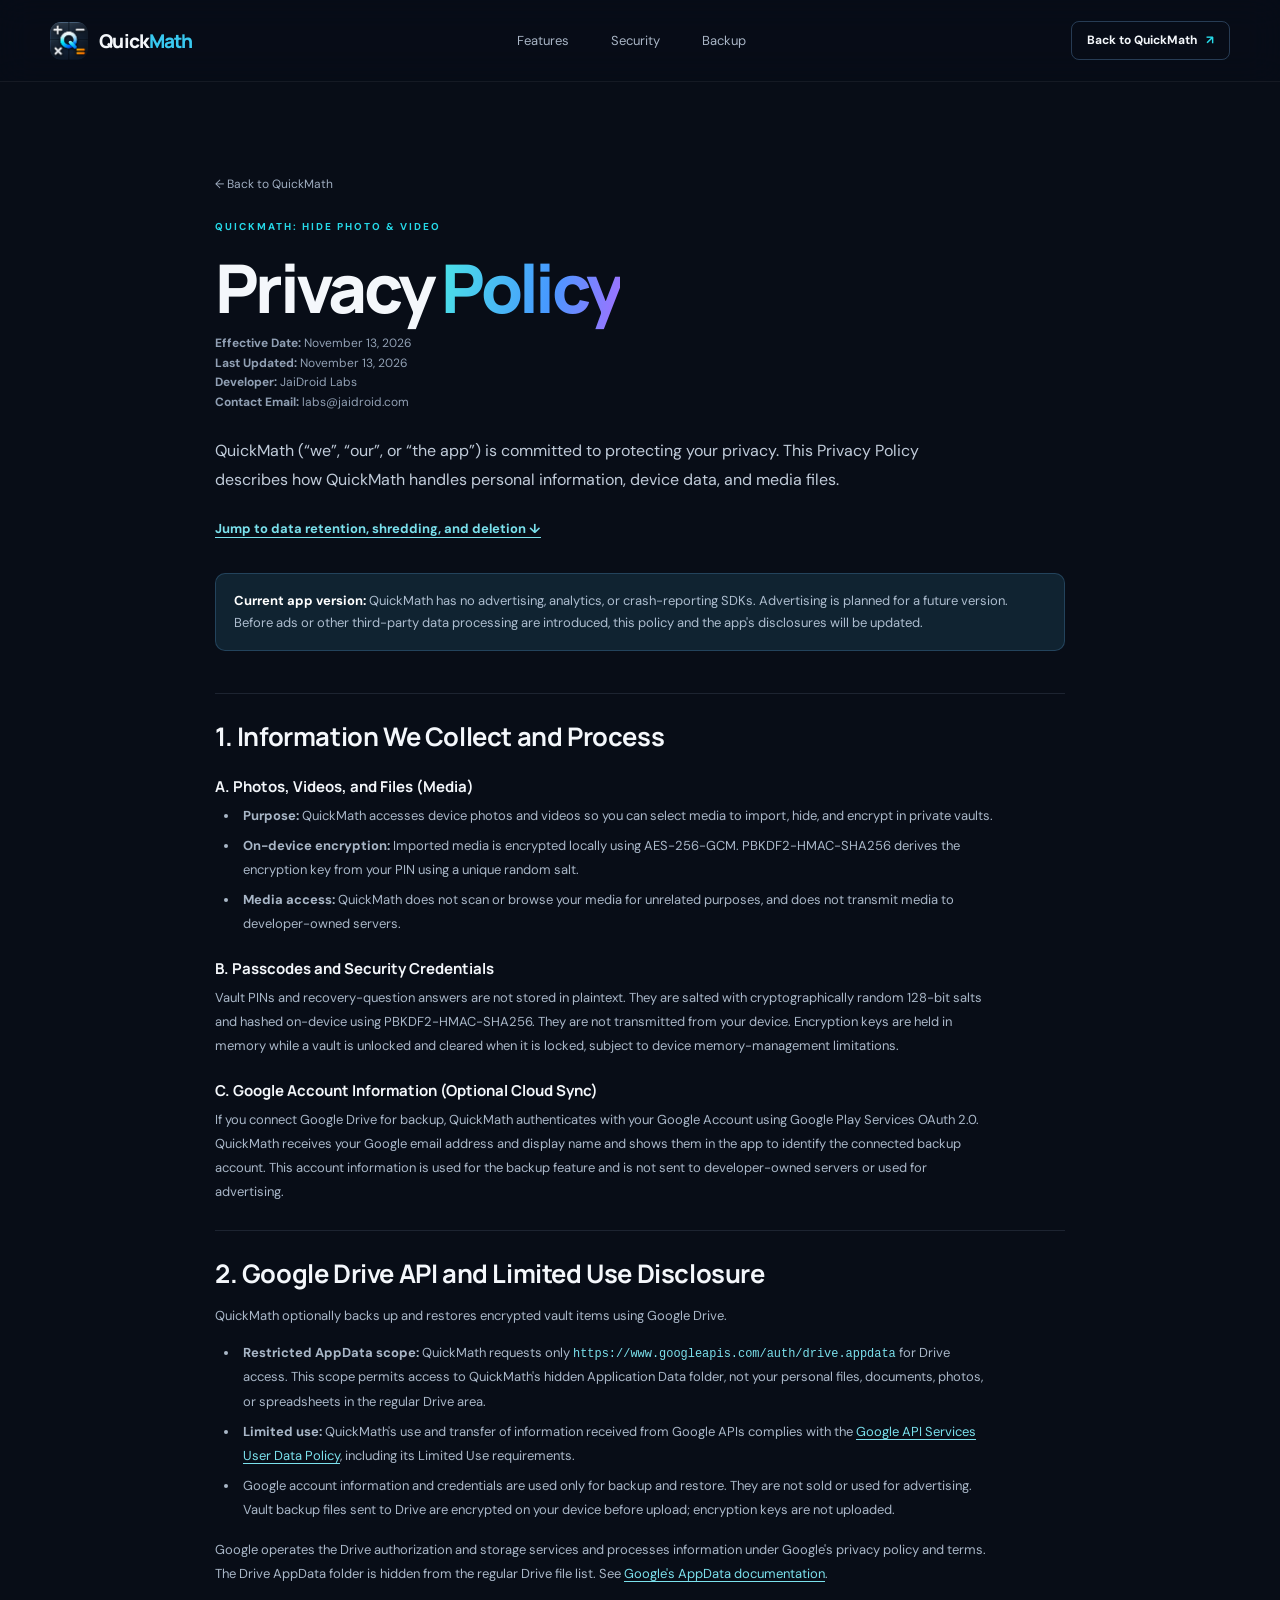
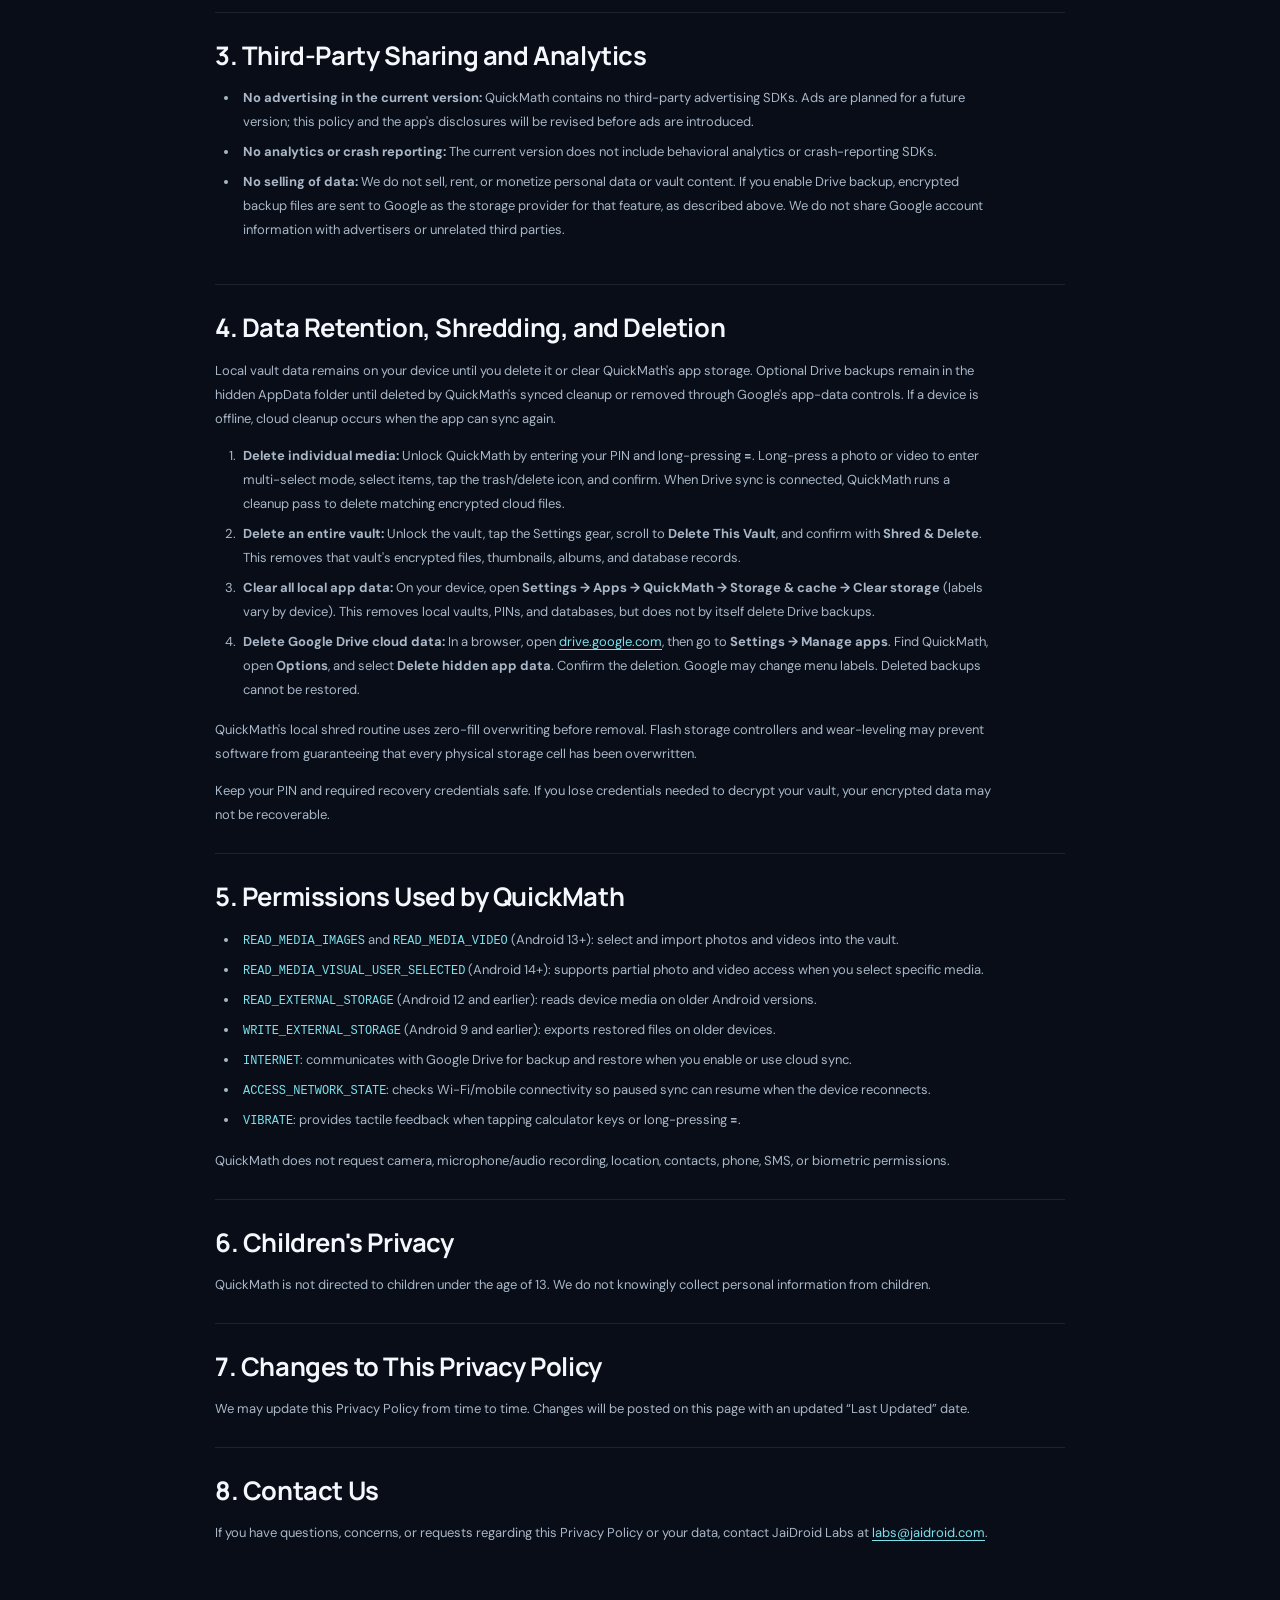
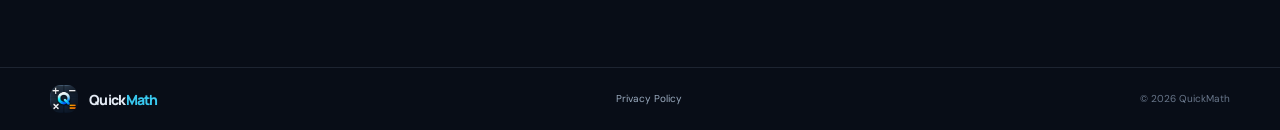
==== commit 8519d834: "Add privacy policy deletion jump link" ====
--- a/privacy-policy.html
+++ b/privacy-policy.html
@@ -25,6 +25,7 @@
     <h1>Privacy <span>Policy</span></h1>
     <p class="policy-updated"><strong>Effective Date:</strong> November 13, 2026<br><strong>Last Updated:</strong> November 13, 2026<br><strong>Developer:</strong> JaiDroid Labs<br><strong>Contact Email:</strong> <a href="mailto:labs@jaidroid.com">labs@jaidroid.com</a></p>
     <p class="policy-intro">QuickMath (“we”, “our”, or “the app”) is committed to protecting your privacy. This Privacy Policy describes how QuickMath handles personal information, device data, and media files.</p>
+    <p class="policy-jump"><a href="#DataDeletion">Jump to data retention, shredding, and deletion ↓</a></p>
 
     <div class="policy-notice"><strong>Current app version:</strong> QuickMath has no advertising, analytics, or crash-reporting SDKs. Advertising is planned for a future version. Before ads or other third-party data processing are introduced, this policy and the app's disclosures will be updated.</div>
 
@@ -50,7 +51,7 @@
       <ul><li><strong>No advertising in the current version:</strong> QuickMath contains no third-party advertising SDKs. Ads are planned for a future version; this policy and the app's disclosures will be revised before ads are introduced.</li><li><strong>No analytics or crash reporting:</strong> The current version does not include behavioral analytics or crash-reporting SDKs.</li><li><strong>No selling of data:</strong> We do not sell, rent, or monetize personal data or vault content. If you enable Drive backup, encrypted backup files are sent to Google as the storage provider for that feature, as described above. We do not share Google account information with advertisers or unrelated third parties.</li></ul>
     </section>
 
-    <section class="policy-section">
+    <section class="policy-section" id="DataDeletion">
       <h2>4. Data Retention, Shredding, and Deletion</h2>
       <p>Local vault data remains on your device until you delete it or clear QuickMath's app storage. Optional Drive backups remain in the hidden AppData folder until deleted by QuickMath's synced cleanup or removed through Google's app-data controls. If a device is offline, cloud cleanup occurs when the app can sync again.</p>
       <ol><li><strong>Delete individual media:</strong> Unlock QuickMath by entering your PIN and long-pressing <strong>=</strong>. Long-press a photo or video to enter multi-select mode, select items, tap the trash/delete icon, and confirm. When Drive sync is connected, QuickMath runs a cleanup pass to delete matching encrypted cloud files.</li><li><strong>Delete an entire vault:</strong> Unlock the vault, tap the Settings gear, scroll to <strong>Delete This Vault</strong>, and confirm with <strong>Shred &amp; Delete</strong>. This removes that vault's encrypted files, thumbnails, albums, and database records.</li><li><strong>Clear all local app data:</strong> On your device, open <strong>Settings → Apps → QuickMath → Storage &amp; cache → Clear storage</strong> (labels vary by device). This removes local vaults, PINs, and databases, but does not by itself delete Drive backups.</li><li><strong>Delete Google Drive cloud data:</strong> In a browser, open <a href="https://drive.google.com">drive.google.com</a>, then go to <strong>Settings → Manage apps</strong>. Find QuickMath, open <strong>Options</strong>, and select <strong>Delete hidden app data</strong>. Confirm the deletion. Google may change menu labels. Deleted backups cannot be restored.</li></ol>
--- a/styles.css
+++ b/styles.css
@@ -95,6 +95,8 @@
 .policy-page h1{font:800 clamp(2.6rem,7vw,4.2rem)/1.08 var(--display);letter-spacing:-.055em;margin:16px 0 10px}
 .policy-page h1 span{background:linear-gradient(100deg,#4be2e7 2%,#4799ff 60%,#a271ff 100%);-webkit-background-clip:text;background-clip:text;color:transparent}
 .policy-updated{color:#91a0b4;font-size:12px;margin:0 0 24px}
+.policy-jump{margin:20px 0 32px}
+.policy-jump a{color:#7be1ed;font-size:13px;font-weight:700;text-decoration:underline;text-underline-offset:4px}
 .policy-intro{max-width:740px;color:#c1ccda;font-size:16px;line-height:1.8}
 .policy-notice{margin:26px 0 42px;padding:16px 18px;border:1px solid rgba(92,164,218,.25);border-radius:10px;background:#102331;color:#adbdcf;font-size:13px;line-height:1.7}
 .policy-notice strong{color:#fff}
